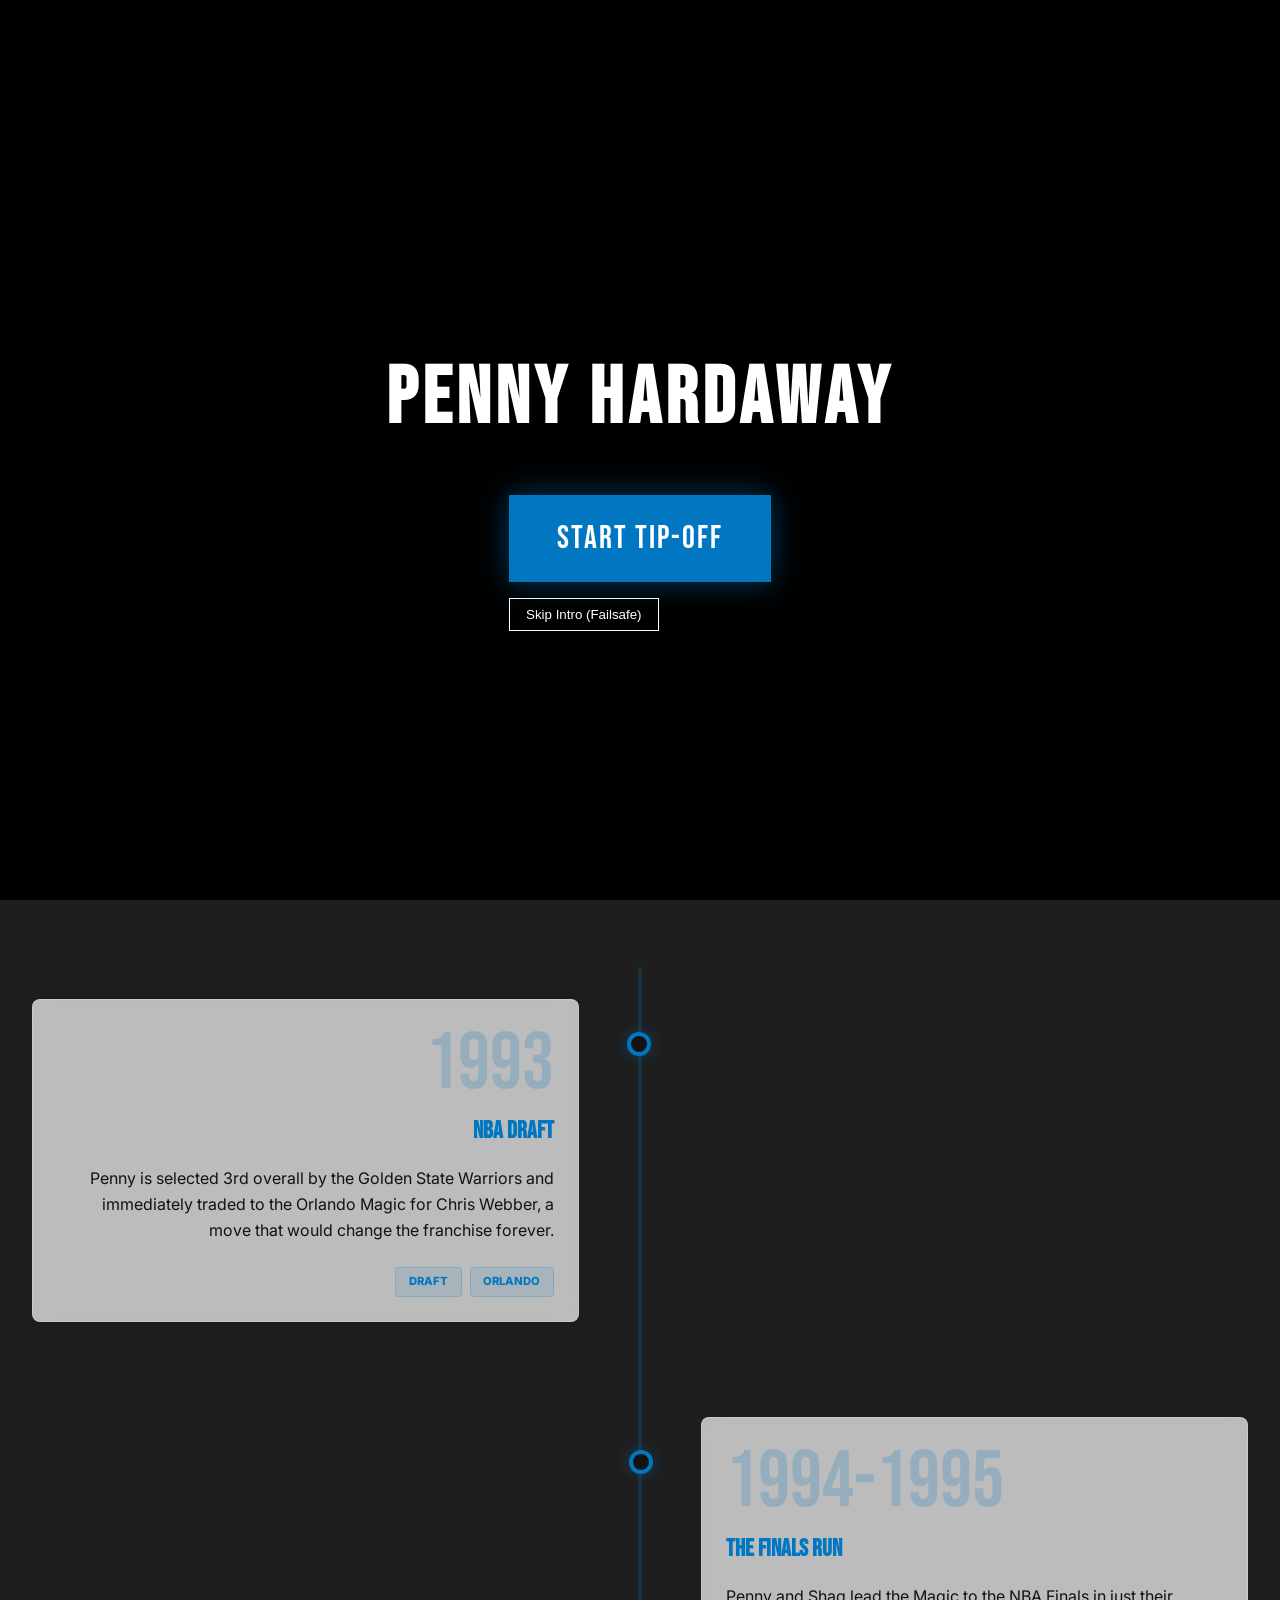
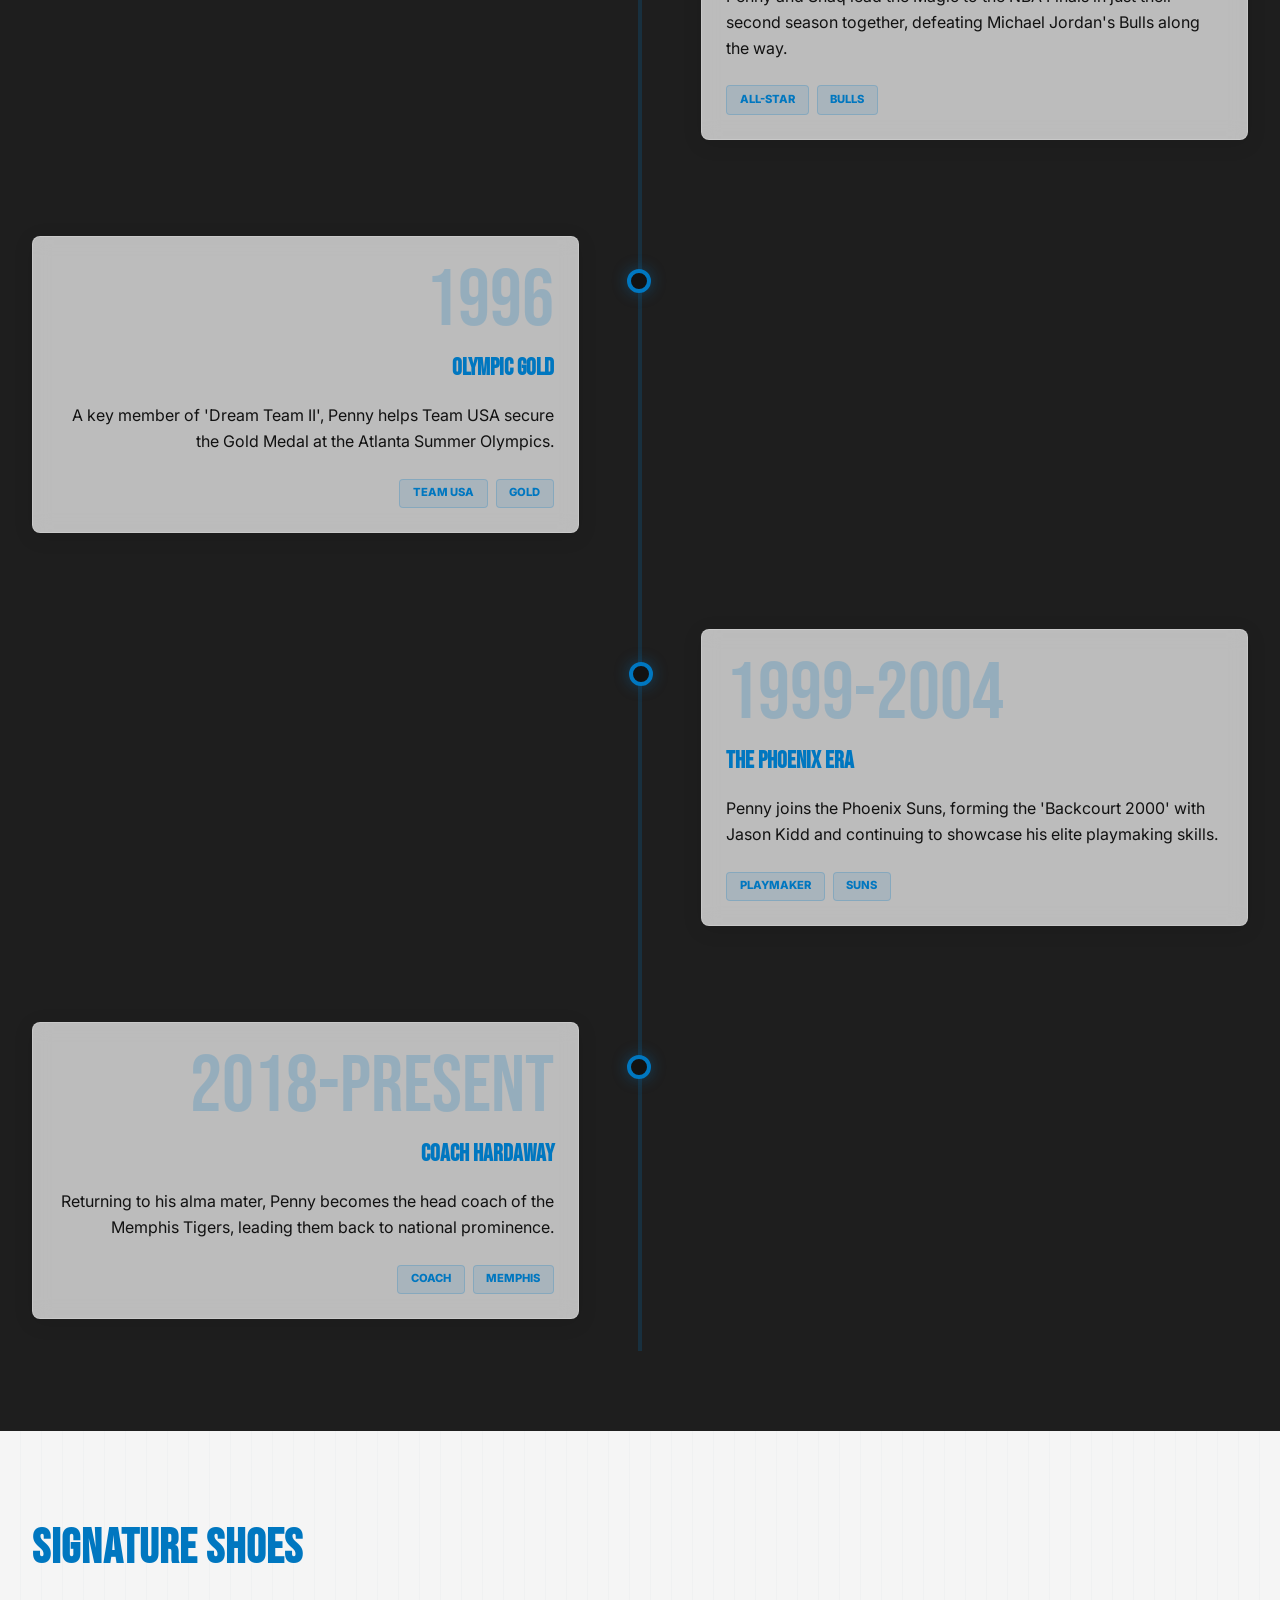
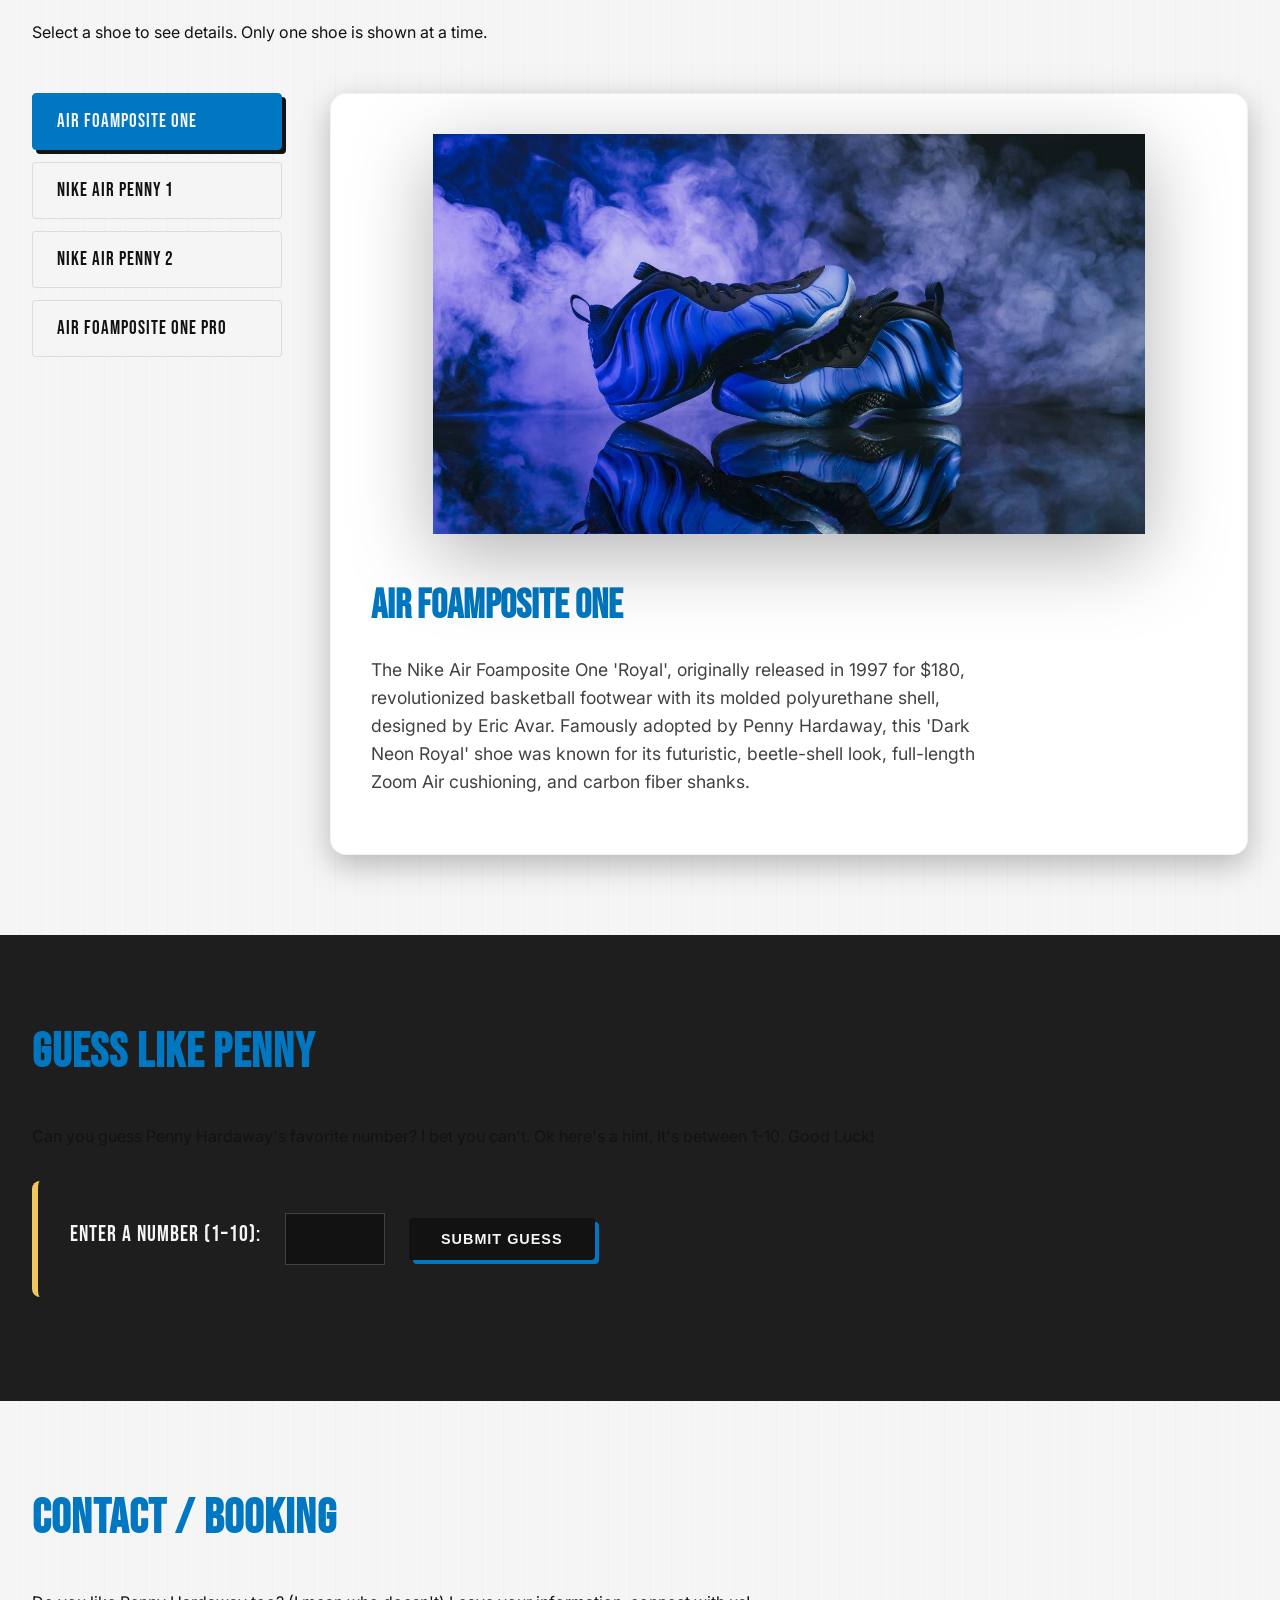
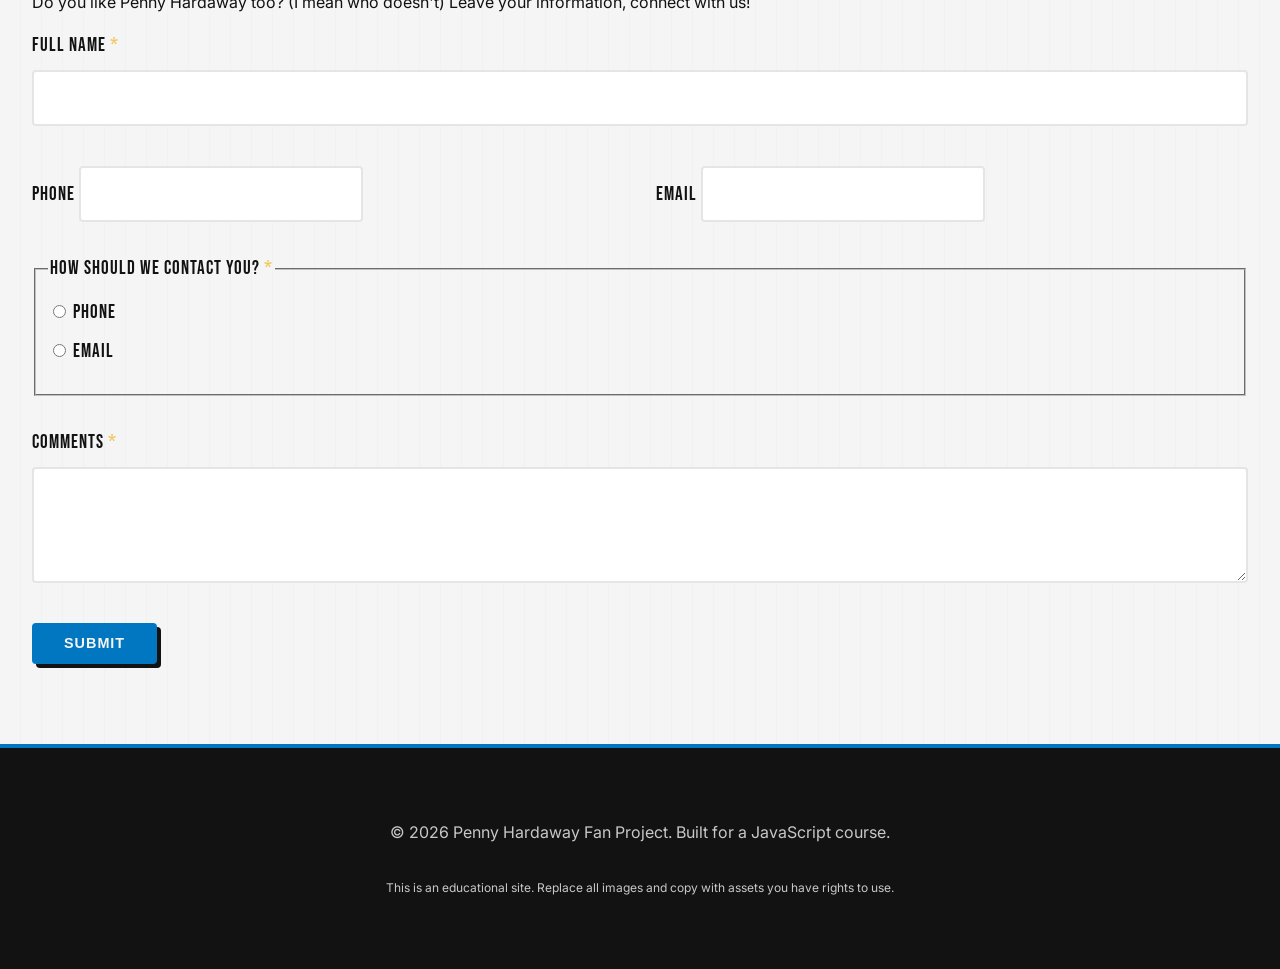
==== penny_website/index.html @ 63e4d1c7 "updating links" ====
<!DOCTYPE html>
<html lang="en">
<head>
  <meta charset="UTF-8">
   <title>Anfernee “Penny” Hardaway</title>
   <meta name="viewport" content="width=device-width, initial-scale=1.0">

  <link rel="stylesheet" href="css/styles.css">
  <link rel="stylesheet" href="css/intro.css">
  <!-- defer to avoid DOM loading issues -->
  <script src="js/main.js?v=3" defer></script>
  <script>
    // Global error handler for debugging
    window.onerror = function(msg, url, line) {
      const errorMsg = "Error: " + msg + "\nURL: " + url + "\nLine: " + line;
      console.error(errorMsg);
      // Fallback: if JS fails, show a way to hide the overlay
      setTimeout(() => {
        const skip = document.getElementById('failsafeSkip');
        if (skip) skip.style.display = 'block';
      }, 2000);
    };

    // Generic failsafe: show skip button after 5 seconds regardless of errors
    setTimeout(() => {
        const skip = document.getElementById('failsafeSkip');
        if (skip) skip.style.display = 'block';
    }, 5000);
  </script>
</head>
<body class="pinstripe-bg">

  <!-- Intro Overlay -->
  <div id="introOverlay">
    <img id="introFlashContent" src="" alt="Penny Flash">
    <div id="introStat"></div>
    <h2>Penny Hardaway</h2>
    <div id="introButtons">
      <button id="startIntroBtn">Start Tip-Off</button>
      <button id="failsafeSkip" style="display:none; margin-top: 1rem; background: transparent; border: 1px solid white; color: white; padding: 0.5rem 1rem; cursor: pointer;">Skip Intro (Failsafe)</button>
    </div>
  </div>

  <header class="site-header">
    <div class="container header-layout">
      <div class="brand">
        <h1><span>Penny</span> Hardaway</h1>
        <p class="tagline">90s Icon &bull; NBA Legend &bull; Coach</p>

      </div>

      <div class="header-controls">
        <nav class="main-nav">
          <ul>
            <li><a href="#about">About</a></li>
            <li><a href="#career">Career</a></li>
            <li><a href="#shoes">Signature Shoes</a></li>
            <li><a href="#game">Guessing Game</a></li>
            <li><a href="#contact">Contact</a></li>
          </ul>
        </nav>

        <button id="themeToggle" class="theme-toggle" aria-label="Toggle light or dark mode">
          🌙 Dark Mode
        </button>
      </div>
    </div>
  </header>

  <main>
    <!-- HERO -->
    <section class="hero">
      <div class="container hero-content">
        <div class="hero-text">
          <h2>“Penny” Hardaway: Skill, flair, and basketball IQ.</h2>
          <p>
            Anfernee Deon “Penny” Hardaway became one of the most exciting guards of the 90s,
            pairing size and playmaking with a calm Memphis swagger — and later taking that
            mindset to the sidelines as a head coach.
          </p>
          <a href="#career" class="btn-primary">Explore Penny’s Journey</a>
        </div>
        <div class="hero-image">
          <img src="img/penny-hero.jpg" alt="Anfernee Penny Hardaway in Orlando Magic uniform">
        </div>
      </div>
    </section>

    <!-- CAREER (PREPARING FOR TIMELINE) -->
    <section id="career" class="section section-alt reveal">
      <div class="container">
        <h2 class="reveal">Career Timeline</h2>
        <div id="timelineContainer" class="timeline-container">
          <!-- JS will inject timeline here -->
          <div class="cards">
            <article class="card glass">
              <img src="img/penny-orlando.jpg" alt="Penny Hardaway with the Orlando Magic">
              <h3>Orlando Magic Era</h3>
              <p>
                Drafted in 1993, Penny quickly became one of the league’s brightest stars, forming
                a dynamic duo with Shaquille O’Neal.
              </p>
            </article>
            <article class="card glass">
              <img src="img/penny-phoenix.jpg" alt="Penny Hardaway in Phoenix Suns uniform">
              <h3>Veteran Presence</h3>
              <p>
                A savvy playmaker with the Suns, Knicks, and Heat, proving his basketball IQ remained elite.
              </p>
            </article>
          </div>
        </div>
      </div>
    </section>


    <!-- SIGNATURE SHOES (PRODUCT DISPLAY) -->
    <section id="shoes" class="section reveal">
      <div class="container">
        <h2 class="reveal">Signature Shoes</h2>
        <p>
          Select a shoe to see details. Only one shoe is shown at a time.
        </p>

        <div class="product-layout">
          <aside class="product-controls" aria-label="Penny Hardaway signature shoes">
            <button class="product-btn active" data-shoe="foamposite">Air Foamposite One</button>
            <button class="product-btn" data-shoe="airpenny1">Nike Air Penny 1</button>
            <button class="product-btn" data-shoe="airpenny2">Nike Air Penny 2</button>
            <button class="product-btn" data-shoe="foampositepro">Air Foamposite One Pro</button>
          </aside>


          <article class="product-display" aria-live="polite">
            <img id="shoeImage" src="img/shoe-foams.jpg" alt="Penny Hardaway shoe">
            <h3 id="shoeDisplayName">Air Foamposite One</h3>
            <p id="shoeDisplayDesc">
              The Nike Air Foamposite One "Royal", originally released in 1997 for $180, revolutionized basketball footwear with its molded polyurethane shell, designed by Eric Avar. Famously adopted by Penny Hardaway, this "Dark Neon Royal" shoe was known for its futuristic, beetle-shell look, full-length Zoom Air cushioning, and carbon fiber shanks.
            </p>
          </article>
        </div>
      </div>
    </section>

    <!-- GUESSING GAME -->
    <section id="game" class="section section-alt reveal">
      <div class="container">
        <h2 class="reveal">Guess Like Penny</h2>
        <p>
          Can you guess Penny Hardaway's favorite number? I bet you can't. Ok here's a hint, It's between 1-10. Good Luck!
        </p>
        <form id="gameForm" class="game-form">
          <label for="userGuess">Enter a number (1–10):</label>
          <input type="number" id="userGuess" name="userGuess" min="1" max="10">
          <button type="submit" class="btn-secondary">Submit Guess</button>
        </form>
        <p id="gameResult" class="game-result" aria-live="polite"></p>
      </div>
    </section>

    <!-- CONTACT FORM -->
    <section id="contact" class="section reveal">
      <div class="container">
        <h2 class="reveal">Contact / Booking</h2>
        <p>
         Do you like Penny Hardaway too? (I mean who doesn't) Leave your information, connect with us!
        </p>

        <form id="contactForm" novalidate>
          <div class="form-row">
            <label for="fullName">Full Name<span class="required">*</span></label>
            <input type="text" id="fullName" name="fullName">
            <span class="error-message" id="nameError"></span>
          </div>

          <div class="form-row two-column">
            <div>
              <label for="phone">Phone</label>
              <input type="tel" id="phone" name="phone">
              <span class="error-message" id="phoneError"></span>
            </div>
            <div>
              <label for="email">Email</label>
              <input type="email" id="email" name="email">
              <span class="error-message" id="emailError"></span>
            </div>
          </div>

          <fieldset class="form-row">
            <legend>How should we contact you?<span class="required">*</span></legend>
            <label>
              <input type="radio" name="preferredContact" value="phone">
              Phone
            </label>
            <label>
              <input type="radio" name="preferredContact" value="email">
              Email
            </label>
            <span class="error-message" id="contactChoiceError"></span>
          </fieldset>

          <div class="form-row">
            <label for="comments">Comments<span class="required">*</span></label>
            <textarea id="comments" name="comments" rows="4"></textarea>
            <span class="error-message" id="commentsError"></span>
          </div>

          <button type="submit" class="btn-primary">Submit</button>
        </form>

        <div id="thankYouMessage" class="thank-you" aria-live="polite"></div>
      </div>
    </section>
  </main>

  <footer class="site-footer">
    <div class="container">
      <p>&copy; <span id="yearSpan"></span> Penny Hardaway Fan Project. Built for a JavaScript course.</p>
      <p class="footer-small">
        This is an educational site. Replace all images and copy with assets you have rights to use.
      </p>
    </div>
  </footer>
</body>
</html>
---- penny_website/css/styles.css ----
@import url('https://fonts.googleapis.com/css2?family=Bebas+Neue&family=Inter:ital,opsz,wght@0,14..32,100..900;1,14..32,100..900&display=swap');

:root {
  /* Colors - 90s Retro Modern Palette */
  --magic-blue: #0077C0;
  --magic-blue-dark: #005A91;
  --matte-black: #121212;
  --matte-black-elevated: #1e1e1e;
  --pinstripe-silver: #C4CED4;
  --accent-gold: #F2C75C;
  --off-white: #F5f5f5;
  
  /* Text */
  --font-heading: 'Bebas Neue', cursice;
  --font-body: 'Inter', sans-serif;
  
  /* Transitions */
  --transition-smooth: all 0.3s cubic-bezier(0.4, 0, 0.2, 1);
  --transition-snap: all 0.15s ease-out;

  /* Spacing & Borders */
  --container-width: 1280px;
  --radius-sm: 4px;
  --radius-md: 8px;
  --radius-lg: 16px;
  --shadow-soft: 0 4px 20px rgba(0, 0, 0, 0.1);
  --shadow-strong: 0 10px 30px rgba(0, 0, 0, 0.25);
}

*,
*::before,
*::after {
  box-sizing: border-box;
}

html {
  scroll-behavior: smooth;
}

body {
  margin: 0;
  padding: 0;
  font-family: var(--font-body);
  background-color: var(--off-white);
  color: var(--matte-black);
  line-height: 1.6;
  overscroll-behavior-y: none;
}

body.dark-mode {
  background-color: var(--matte-black);
  color: var(--off-white);
}

/* Utils */
.pinstripe-bg {
  background-image: repeating-linear-gradient(
    90deg,
    transparent,
    transparent 20px,
    rgba(196, 206, 212, 0.1) 20px,
    rgba(196, 206, 212, 0.1) 21px
  );
}

.glass {
  background: rgba(255, 255, 255, 0.05);
  backdrop-filter: blur(10px);
  -webkit-backdrop-filter: blur(10px);
  border: 1px solid rgba(255, 255, 255, 0.1);
}

/* Scroll Reveal Utilities */
.reveal {
  opacity: 0;
  transform: translateY(30px);
  transition: opacity 0.8s cubic-bezier(0.2, 0.8, 0.2, 1), 
              transform 1s cubic-bezier(0.2, 0.8, 0.2, 1);
  will-change: opacity, transform;
}

.reveal.reveal-active {
  opacity: 1;
  transform: translateY(0);
}

.reveal-stagger {
  transition-delay: calc(var(--stagger-index, 0) * 0.1s);
}


/* Layout */

.container {
  max-width: var(--container-width);
  margin: 0 auto;
  padding: 0 2rem;
}

/* Header */

.site-header {
  background-color: var(--matte-black);
  color: var(--off-white);
  padding: 1.5rem 0;
  border-bottom: 4px solid var(--magic-blue);
  position: sticky;
  top: 0;
  z-index: 1000;
}

.header-layout {
  display: flex;
  align-items: center;
  justify-content: space-between;
  gap: 2rem;
}

.brand h1 {
  margin: 0;
  font-family: var(--font-heading);
  font-size: 2.5rem;
  letter-spacing: 1px;
  line-height: 1;
  text-transform: uppercase;
  color: var(--magic-blue);
}

.brand h1 span {
  color: var(--off-white);
}

.tagline {
  margin: 0.25rem 0 0;
  font-size: 0.85rem;
  text-transform: uppercase;
  letter-spacing: 2px;
  opacity: 0.7;
}

/* Navigation */

.main-nav ul {
  list-style: none;
  margin: 0;
  padding: 0;
  display: flex;
  gap: 2rem;
}

.main-nav a {
  text-decoration: none;
  color: var(--off-white);
  font-size: 0.9rem;
  font-weight: 600;
  text-transform: uppercase;
  letter-spacing: 1px;
  transition: var(--transition-snap);
}

.main-nav a:hover {
  color: var(--magic-blue);
}

.header-controls {
  display: flex;
  align-items: center;
  gap: 1.5rem;
}

/* Theme toggle button */

.theme-toggle {
  border-radius: var(--radius-sm);
  border: 1px solid rgba(255, 255, 255, 0.2);
  background: rgba(255, 255, 255, 0.05);
  color: var(--off-white);
  cursor: pointer;
  padding: 0.5rem 1rem;
  font-size: 0.8rem;
  font-weight: 600;
  text-transform: uppercase;
  transition: var(--transition-snap);
}

.theme-toggle:hover {
  background: rgba(255, 255, 255, 0.1);
  border-color: var(--magic-blue);
}


/* Hero */

.hero {
  padding: 6rem 0;
  background: var(--matte-black);
  color: var(--off-white);
  position: relative;
  overflow: hidden;
  border-bottom: 2px solid var(--pinstripe-silver);
}

.hero::before {
  content: "";
  position: absolute;
  top: 0;
  left: 0;
  right: 0;
  bottom: 0;
  background-image: repeating-linear-gradient(
    90deg,
    transparent,
    transparent 40px,
    rgba(196, 206, 212, 0.05) 40px,
    rgba(196, 206, 212, 0.05) 41px
  );
  pointer-events: none;
}

.hero-content {
  display: flex;
  align-items: center;
  gap: 4rem;
  position: relative;
  z-index: 1;
}

.hero-text h2 {
  margin-top: 0;
  font-family: var(--font-heading);
  font-size: 4rem;
  line-height: 0.9;
  text-transform: uppercase;
  color: var(--off-white);
  margin-bottom: 1.5rem;
  
  /* Entrance Animation */
  opacity: 0;
  transform: translateX(-50px);
  animation: flyInRight 1.2s cubic-bezier(0.2, 0.8, 0.2, 1) forwards;
}

.hero-text p {
  max-width: 32rem;
  font-size: 1.1rem;
  margin-bottom: 2.5rem;
  opacity: 0;
  transform: translateX(-30px);
  animation: flyInRight 1.2s cubic-bezier(0.2, 0.8, 0.2, 1) 0.2s forwards;
}

.hero-text .btn-primary {
  opacity: 0;
  transform: translateY(20px);
  animation: revealUp 1s cubic-bezier(0.2, 0.8, 0.2, 1) 0.4s forwards;
}

@keyframes flyInRight {
  to {
    opacity: 1;
    transform: translateX(0);
  }
}

@keyframes revealUp {
  to {
    opacity: 1;
    transform: translateY(0);
  }
}

.hero-image {
  position: relative;
}

.hero-image img {
  max-width: 100%;
  border-radius: var(--radius-md);
  box-shadow: var(--shadow-strong);
  border: 4px solid var(--magic-blue);
  transform: rotate(-2deg);
  transition: transform 0.6s cubic-bezier(0.2, 0.8, 0.2, 1), box-shadow 0.6s ease;
  will-change: transform;
}

.hero-image:hover img {
  transform: rotate(0deg) scale(1.02);
  box-shadow: 0 20px 50px rgba(0, 119, 192, 0.4);
}

/* Sections */

.section {
  padding: 5rem 0;
}

.section-alt {
  background-color: var(--matte-black-elevated);
  position: relative;
}

body.dark-mode .section-alt {
  background-color: #1a1a1a;
}

.section h2 {
  margin-top: 0;
  font-family: var(--font-heading);
  font-size: 3rem;
  text-transform: uppercase;
  letter-spacing: 1px;
  color: var(--magic-blue);
  margin-bottom: 2rem;
}


/* Cards & Glassmorphism */

.card {
  background-color: #ffffff;
  border-radius: var(--radius-md);
  padding: 1.5rem;
  flex: 1;
  box-shadow: var(--shadow-soft);
  transition: var(--transition-smooth);
  border: 1px solid rgba(0, 0, 0, 0.05);
}

.card img {
  width: 100%;
  border-radius: var(--radius-sm);
  margin-bottom: 1rem;
}

.card h3 {
  margin: 0 0 0.5rem;
  font-family: var(--font-heading);
  font-size: 1.5rem;
  text-transform: uppercase;
  color: var(--magic-blue);
}

body.dark-mode .card {
  background-color: var(--matte-black-elevated);
  border-color: rgba(255, 255, 255, 0.05);
}

.glass {
  background: rgba(255, 255, 255, 0.7);
  backdrop-filter: blur(10px);
  -webkit-backdrop-filter: blur(10px);
  border: 1px solid rgba(255, 255, 255, 0.2);
}

body.dark-mode .glass {
  background: rgba(18, 18, 18, 0.7);
  border-color: rgba(255, 255, 255, 0.1);
}


/* Buttons */

.btn-primary,
.btn-secondary {
  display: inline-block;
  padding: 0.8rem 2rem;
  border-radius: var(--radius-sm);
  border: none;
  cursor: pointer;
  text-decoration: none;
  font-weight: 800;
  font-size: 0.9rem;
  text-transform: uppercase;
  letter-spacing: 1px;
  transition: var(--transition-smooth);
}

.btn-primary {
  background-color: var(--magic-blue);
  color: var(--off-white);
  box-shadow: 4px 4px 0 var(--matte-black);
}

.btn-secondary {
  background-color: var(--matte-black);
  color: var(--off-white);
  box-shadow: 4px 4px 0 var(--magic-blue);
}

.btn-primary:hover {
  transform: translate(-2px, -2px);
  box-shadow: 6px 6px 0 var(--matte-black);
  background-color: var(--magic-blue-dark);
}

.btn-secondary:hover {
  transform: translate(-2px, -2px);
  box-shadow: 6px 6px 0 var(--magic-blue);
  background-color: var(--matte-black-elevated);
}


/* Product layout */

.product-layout {
  display: flex;
  gap: 3rem;
  margin-top: 3rem;
  align-items: flex-start;
}

.product-controls {
  display: flex;
  flex-direction: column;
  gap: 0.75rem;
  min-width: 250px;
}

.product-btn {
  padding: 1rem 1.5rem;
  border-radius: var(--radius-sm);
  border: 1px solid rgba(0, 0, 0, 0.1);
  background-color: var(--off-white);
  cursor: pointer;
  text-align: left;
  font-family: var(--font-heading);
  font-size: 1.2rem;
  text-transform: uppercase;
  letter-spacing: 1px;
  color: var(--matte-black);
  transition: var(--transition-snap);
  position: relative;
  overflow: hidden;
}

.product-btn::before {
  content: "";
  position: absolute;
  left: 0;
  top: 0;
  bottom: 0;
  width: 0;
  background-color: var(--magic-blue);
  transition: var(--transition-snap);
  z-index: 0;
}

.product-btn span {
  position: relative;
  z-index: 1;
}

.product-btn.active {
  color: var(--off-white);
  border-color: var(--magic-blue);
  background-color: var(--magic-blue);
  box-shadow: 4px 4px 0 var(--matte-black);
}

.product-btn:hover:not(.active) {
  background-color: rgba(0, 119, 192, 0.1);
  border-color: var(--magic-blue);
  padding-left: 1.75rem;
}

body.dark-mode .product-btn {
  background-color: var(--matte-black-elevated);
  border-color: rgba(255, 255, 255, 0.1);
  color: var(--off-white);
}

body.dark-mode .product-btn.active {
  background-color: var(--magic-blue);
  box-shadow: 4px 4px 0 var(--off-white);
}

.product-display {
  flex: 1;
  background-size: cover;
  background-position: center;
  border-radius: var(--radius-lg);
  padding: 2.5rem;
  box-shadow: var(--shadow-strong);
  border: 1px solid rgba(0, 0, 0, 0.05);
  background-color: #ffffff;
  transition: var(--transition-smooth);
}

body.dark-mode .product-display {
  background-color: var(--matte-black-elevated);
  border-color: rgba(255, 255, 255, 0.05);
}

.product-display img {
  width: 100%;
  max-height: 400px;
  object-fit: contain;
  filter: drop-shadow(0 20px 40px rgba(0, 0, 0, 0.3));
  margin-bottom: 2rem;
  transition: transform 0.6s cubic-bezier(0.2, 0.8, 0.2, 1), 
              opacity 0.6s ease,
              filter 0.6s ease;
}

.product-display img.updating {
  opacity: 0;
  transform: translateY(20px) scale(0.95);
  filter: drop-shadow(0 0 0 rgba(0, 0, 0, 0));
}

.product-display h3 {
  font-family: var(--font-heading);
  font-size: 2.5rem;
  margin: 0 0 0.5rem;
  color: var(--magic-blue);
  text-transform: uppercase;
}

.product-display p {
  font-size: 1.1rem;
  line-height: 1.6;
  opacity: 0.8;
  max-width: 40rem;
}


/* Career Timeline - Iteration A: Vertical Striped */

.timeline-container {
  margin-top: 5rem;
  position: relative;
  padding: 2rem 0;
}

.timeline-container::before {
  content: "";
  position: absolute;
  left: 50%;
  top: 0;
  bottom: 0;
  width: 4px;
  background-color: var(--magic-blue);
  transform: translateX(-50%) scaleY(var(--timeline-scale, 0));
  transform-origin: top;
  opacity: 0.2;
  transition: transform 0.1s linear;
}

.timeline-list {
  display: flex;
  flex-direction: column;
  gap: 6rem;
  position: relative;
}

.timeline-item {
  width: 45%;
  position: relative;
  z-index: 1;
}

@keyframes slideUp {
  to {
    opacity: 1;
    transform: translateY(0);
  }
}

.timeline-item:nth-child(even) {
  align-self: flex-end;
}

.timeline-item:nth-child(odd) {
  align-self: flex-start;
  text-align: right;
}

/* Marker Dot on the line */
.timeline-item::after {
  content: "";
  position: absolute;
  top: 2rem;
  width: 24px;
  height: 24px;
  background-color: var(--matte-black);
  border: 4px solid var(--magic-blue);
  border-radius: 50%;
  z-index: 2;
  box-shadow: 0 0 15px rgba(0, 119, 192, 0.4);
  transition: var(--transition-smooth);
}

.timeline-item:nth-child(odd)::after {
  right: -11.1%;
  transform: translateX(50%);
}

.timeline-item:nth-child(even)::after {
  left: -11.1%;
  transform: translateX(-50%);
}

.timeline-item:hover::after {
  background-color: var(--magic-blue);
  box-shadow: 0 0 20px var(--magic-blue);
}

.timeline-year {
  font-family: var(--font-heading);
  font-size: 5rem;
  color: var(--magic-blue);
  line-height: 1;
  margin-bottom: 0.5rem;
  opacity: 0.2;
  transition: var(--transition-smooth);
}

.timeline-item:hover .timeline-year {
  opacity: 0.8;
  transform: scale(1.05);
}

.timeline-tags {
  display: flex;
  flex-wrap: wrap;
  gap: 0.5rem;
  margin-top: 1.5rem;
}

.timeline-item:nth-child(odd) .timeline-tags {
  justify-content: flex-end;
}

.tag {
  background-color: rgba(0, 119, 192, 0.1);
  color: var(--magic-blue);
  padding: 0.3rem 0.8rem;
  border-radius: var(--radius-sm);
  font-size: 0.7rem;
  font-weight: 800;
  text-transform: uppercase;
  border: 1px solid rgba(0, 119, 192, 0.2);
}

body.dark-mode .tag {
  background-color: rgba(0, 119, 192, 0.2);
  color: var(--off-white);
}



/* Guessing game */

.game-form {
  display: flex;
  align-items: center;
  gap: 1.5rem;
  margin-top: 2rem;
  background: var(--matte-black-elevated);
  padding: 2rem;
  border-radius: var(--radius-md);
  border-left: 6px solid var(--accent-gold);
}

.game-form label {
  font-family: var(--font-heading);
  font-size: 1.4rem;
  text-transform: uppercase;
  color: var(--off-white);
}

.game-form input[type="number"] {
  width: 100px;
  padding: 0.8rem;
  background: var(--matte-black);
  border: 1px solid rgba(255, 255, 255, 0.2);
  color: var(--off-white);
  font-family: var(--font-body);
  font-weight: 700;
  font-size: 1.2rem;
  text-align: center;
}

.game-result {
  margin-top: 1.5rem;
  font-size: 1.2rem;
  font-weight: 700;
  color: var(--accent-gold);
  text-transform: uppercase;
  letter-spacing: 1px;
}

/* Forms */

.form-row {
  margin-bottom: 2rem;
  display: flex;
  flex-direction: column;
}

.two-column {
  flex-direction: row;
  gap: 2rem;
}

.two-column > div {
  flex: 1;
}

label,
legend {
  font-family: var(--font-heading);
  font-size: 1.2rem;
  text-transform: uppercase;
  margin-bottom: 0.5rem;
  letter-spacing: 1px;
}

input[type="text"],
input[type="tel"],
input[type="email"],
textarea {
  padding: 1rem;
  border-radius: var(--radius-sm);
  border: 2px solid rgba(0, 0, 0, 0.1);
  background-color: #ffffff;
  font-family: var(--font-body);
  font-size: 1rem;
  transition: var(--transition-snap);
}

textarea {
  resize: vertical;
}

input:focus,
textarea:focus {
  outline: none;
  border-color: var(--magic-blue);
  box-shadow: 0 0 0 4px rgba(0, 119, 192, 0.1);
}

body.dark-mode input[type="text"],
body.dark-mode input[type="tel"],
body.dark-mode input[type="email"],
body.dark-mode textarea {
  background-color: var(--matte-black);
  color: var(--off-white);
  border-color: rgba(255, 255, 255, 0.1);
}

.required {
  color: var(--accent-gold);
  margin-left: 0.25rem;
}

.error-message {
  color: #ff5252;
  font-size: 0.8rem;
  font-weight: 600;
  margin-top: 0.5rem;
  text-transform: uppercase;
}

.thank-you {
  margin-top: 2rem;
  padding: 2rem;
  border-radius: var(--radius-md);
  background-color: var(--magic-blue);
  color: var(--off-white);
  border-left: 6px solid var(--accent-gold);
  display: none;
  box-shadow: var(--shadow-strong);
}

/* Footer */

.site-footer {
  background-color: var(--matte-black);
  color: var(--off-white);
  padding: 4rem 0;
  border-top: 4px solid var(--magic-blue);
  text-align: center;
}

.site-footer p {
  margin: 0.5rem 0;
  opacity: 0.8;
}

.footer-small {
  font-size: 0.75rem;
  opacity: 0.5;
  margin-top: 2rem !important;
}

/* Responsive Breakpoints */

@media (max-width: 1024px) {
  :root {
    --container-width: 95%;
  }

  .hero-text h2 {
    font-size: 3rem;
  }

  .product-layout {
    flex-direction: column;
    gap: 2rem;
  }

  .product-controls {
    flex-direction: row;
    overflow-x: auto;
    width: 100%;
    padding-bottom: 1rem;
  }

  .product-btn {
    white-space: nowrap;
    min-width: unset;
  }
}

@media (max-width: 768px) {
  .hero-content {
    flex-direction: column;
    text-align: center;
  }

  .hero-text h2 {
    font-size: 2.5rem;
  }

  .header-layout {
    flex-direction: column;
    gap: 1rem;
  }

  .main-nav ul {
    gap: 1rem;
  }

  .two-column {
    flex-direction: column;
    gap: 1rem;
  }
  
  .game-form {
    flex-direction: column;
    align-items: stretch;
  }

  .timeline-container::before {
    left: 20px;
  }
  
  .timeline-item {
    width: calc(100% - 60px);
    align-self: flex-end !important;
    text-align: left !important;
  }
  
  .timeline-item::after {
    left: -40px !important;
    right: auto !important;
    transform: none !important;
  }
  
  .timeline-item:nth-child(odd) .timeline-tags {
    justify-content: flex-start;
  }

  .timeline-year {
    font-size: 3rem;
  }
}
---- penny_website/css/intro.css ----
/* Intro Overlay Styles */

#introOverlay {
  position: fixed;
  top: 0;
  left: 0;
  width: 100%;
  height: 100%;
  background-color: #000;
  z-index: 10000;
  display: flex;
  flex-direction: column;
  align-items: center;
  justify-content: center;
  transition: opacity 1s cubic-bezier(0.4, 0, 0.2, 1), visibility 1s;
}

#introOverlay.hidden {
  opacity: 0;
  visibility: hidden;
  pointer-events: none;
}

#introFlashContent {
  position: absolute;
  top: 0;
  left: 0;
  width: 100%;
  height: 100%;
  object-fit: cover;
  opacity: 0;
  transition: opacity 0.05s ease-in-out;
  filter: grayscale(0.5) contrast(1.2) brightness(0.8) blur(1px); /* Subtle blur hides low-res noise */
  pointer-events: none; /* Ensure it doesn't block clicks */
}

#introOverlay::after {
  content: '';
  position: absolute;
  top: 0;
  left: 0;
  width: 100%;
  height: 100%;
  background: radial-gradient(circle, transparent 40%, rgba(0,0,0,0.8) 100%);
  z-index: 1;
  pointer-events: none;
}

#introStat {
  position: absolute;
  bottom: 10%;
  left: 0;
  width: 100%;
  text-align: center;
  color: #fff;
  font-family: 'Bebas Neue', cursive;
  font-size: 6rem;
  letter-spacing: 2px;
  text-shadow: 0 0 20px rgba(0, 119, 192, 0.8), 4px 4px 0 #000;
  z-index: 2;
  opacity: 0;
  transform: translateY(20px) scale(0.9);
  transition: all 0.1s cubic-bezier(0.175, 0.885, 0.32, 1.275);
  pointer-events: none;
  padding: 0 2rem;
}

.flash-active #introStat {
  opacity: 1;
  transform: translateY(0) scale(1.1);
}

.flash-active #introFlashContent {
  opacity: 1;
}

#introOverlay h2 {
    color: #fff;
    font-family: 'Bebas Neue', cursive;
    font-size: 5rem;
    margin-bottom: 2rem;
    letter-spacing: 5px;
    text-transform: uppercase;
    z-index: 10;
    pointer-events: none;
}

#introButtons {
    z-index: 20;
    position: relative;
}

#startIntroBtn {
  padding: 1.5rem 3rem;
  background-color: var(--magic-blue, #0077C0);
  color: #fff;
  border: none;
  font-family: 'Bebas Neue', cursive;
  font-size: 2rem;
  text-transform: uppercase;
  letter-spacing: 2px;
  cursor: pointer;
  z-index: 1;
  box-shadow: 0 0 30px rgba(0, 119, 192, 0.5);
  transition: all 0.3s ease;
}

#startIntroBtn:hover {
  transform: scale(1.1);
  background-color: #005A91;
  box-shadow: 0 0 50px rgba(0, 119, 192, 0.8);
}

/* Slam dunk impact effect */
@keyframes shake {
  0% { transform: translate(1px, 1px) rotate(0deg); }
  10% { transform: translate(-1px, -2px) rotate(-1deg); }
  20% { transform: translate(-3px, 0px) rotate(1deg); }
  30% { transform: translate(3px, 2px) rotate(0deg); }
  40% { transform: translate(1px, -1px) rotate(1deg); }
  50% { transform: translate(-1px, 2px) rotate(-1deg); }
  60% { transform: translate(-3px, 1px) rotate(0deg); }
  70% { transform: translate(3px, 1px) rotate(-1deg); }
  80% { transform: translate(-1px, -1px) rotate(1deg); }
  90% { transform: translate(1px, 2px) rotate(0deg); }
  100% { transform: translate(1px, -2px) rotate(-1deg); }
}

.slam-dunk-impact {
  animation: shake 0.5s;
}
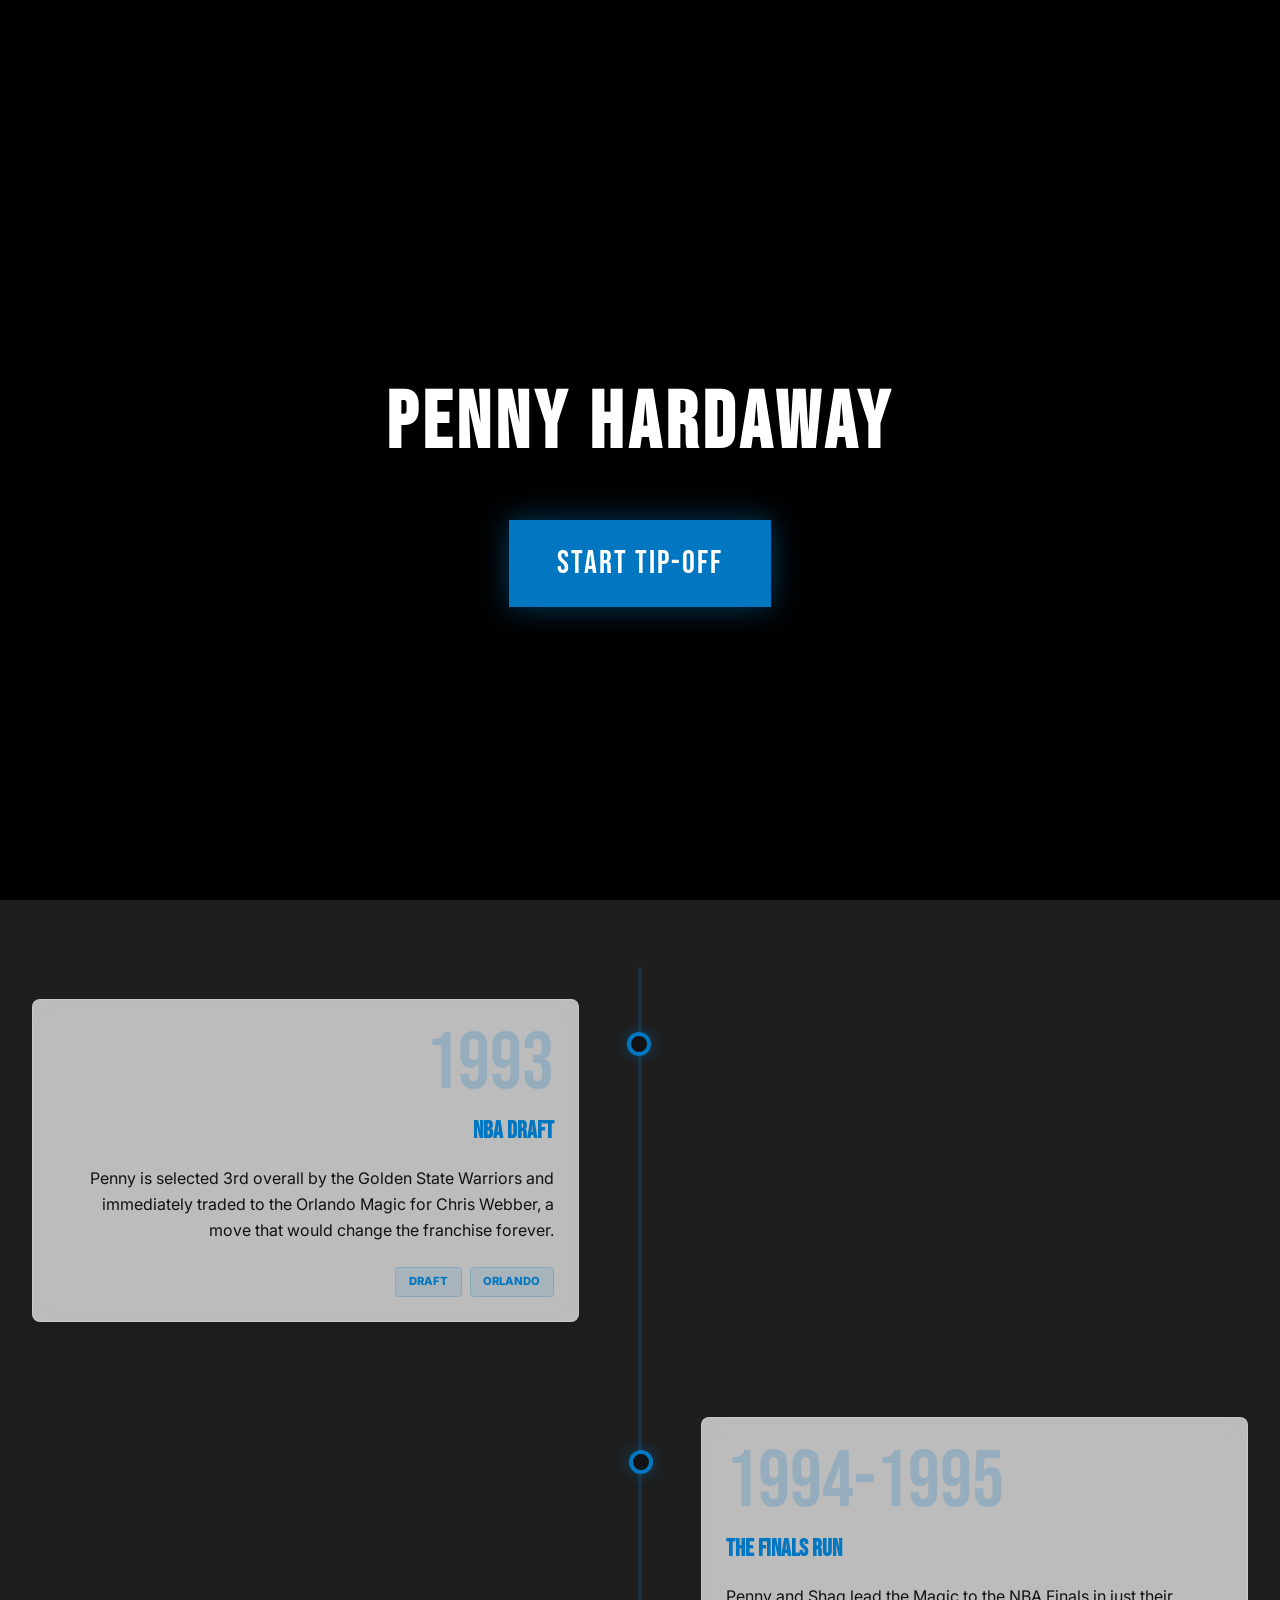
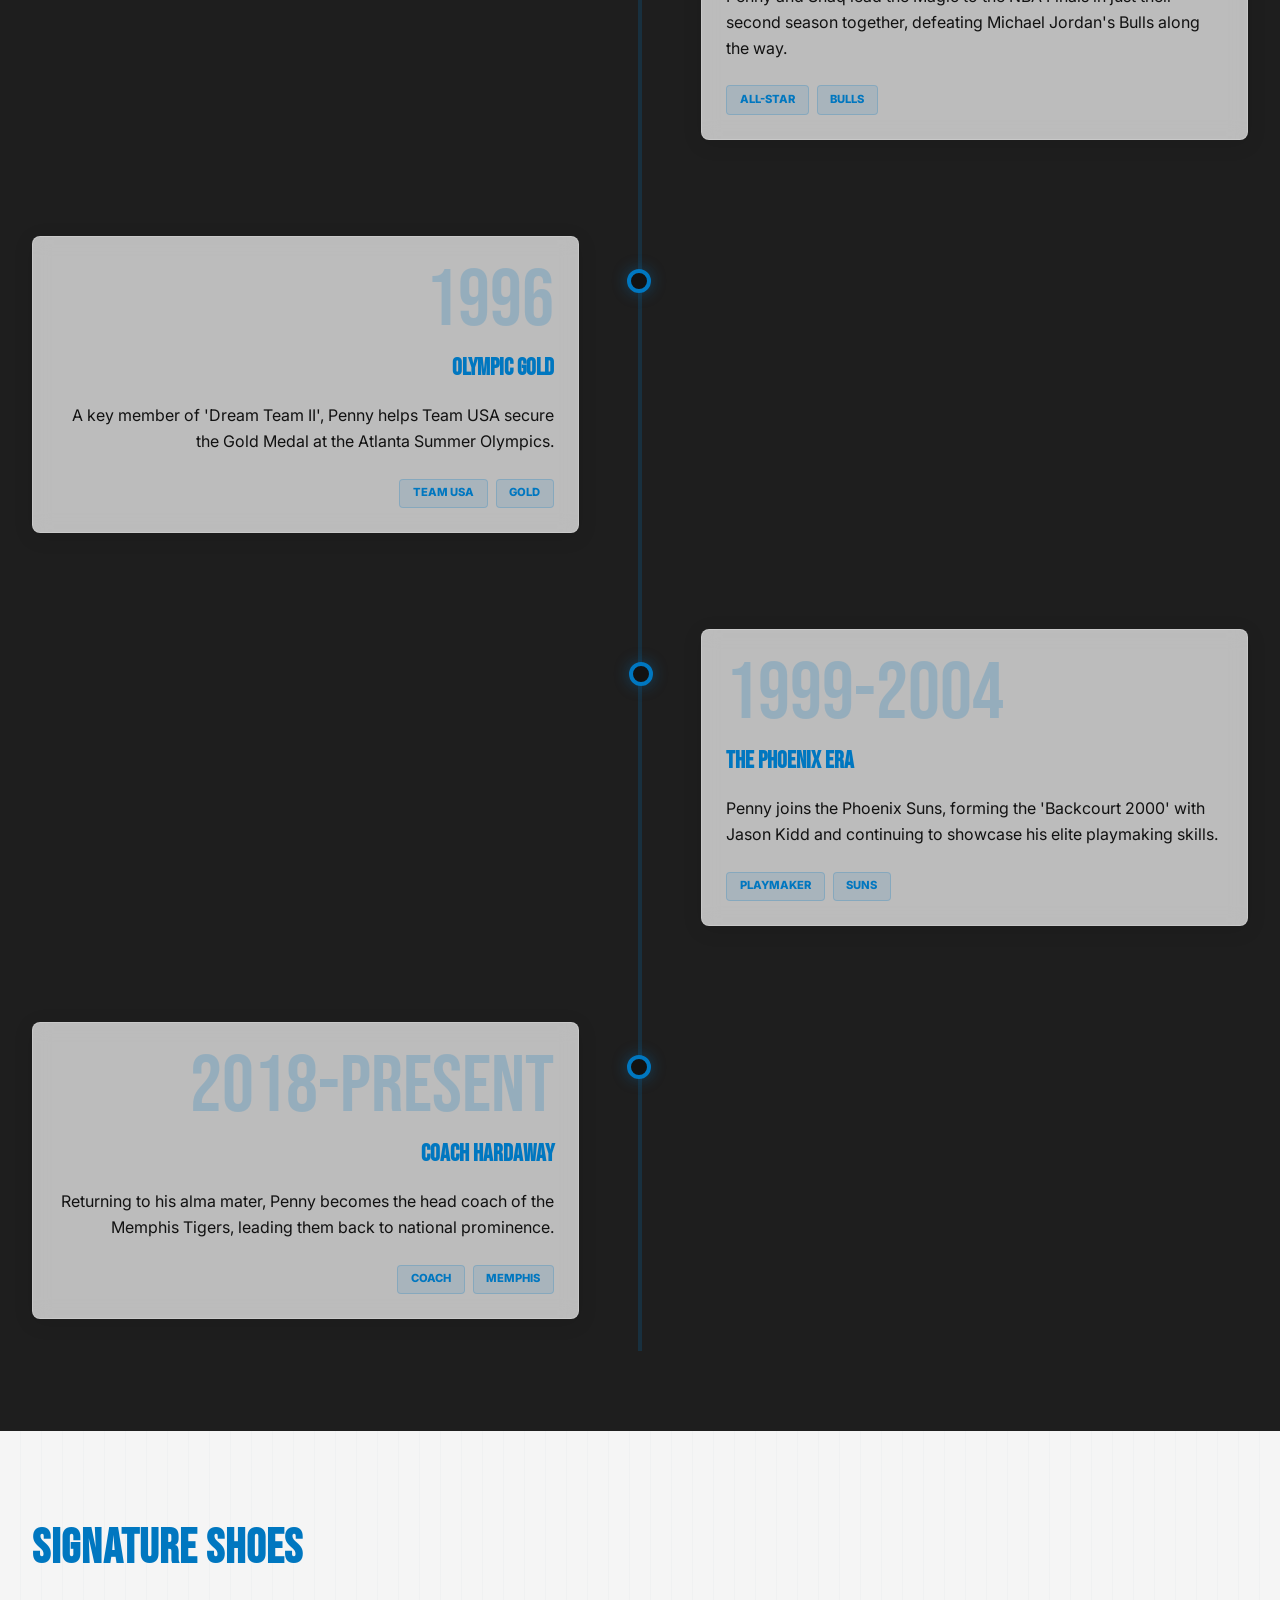
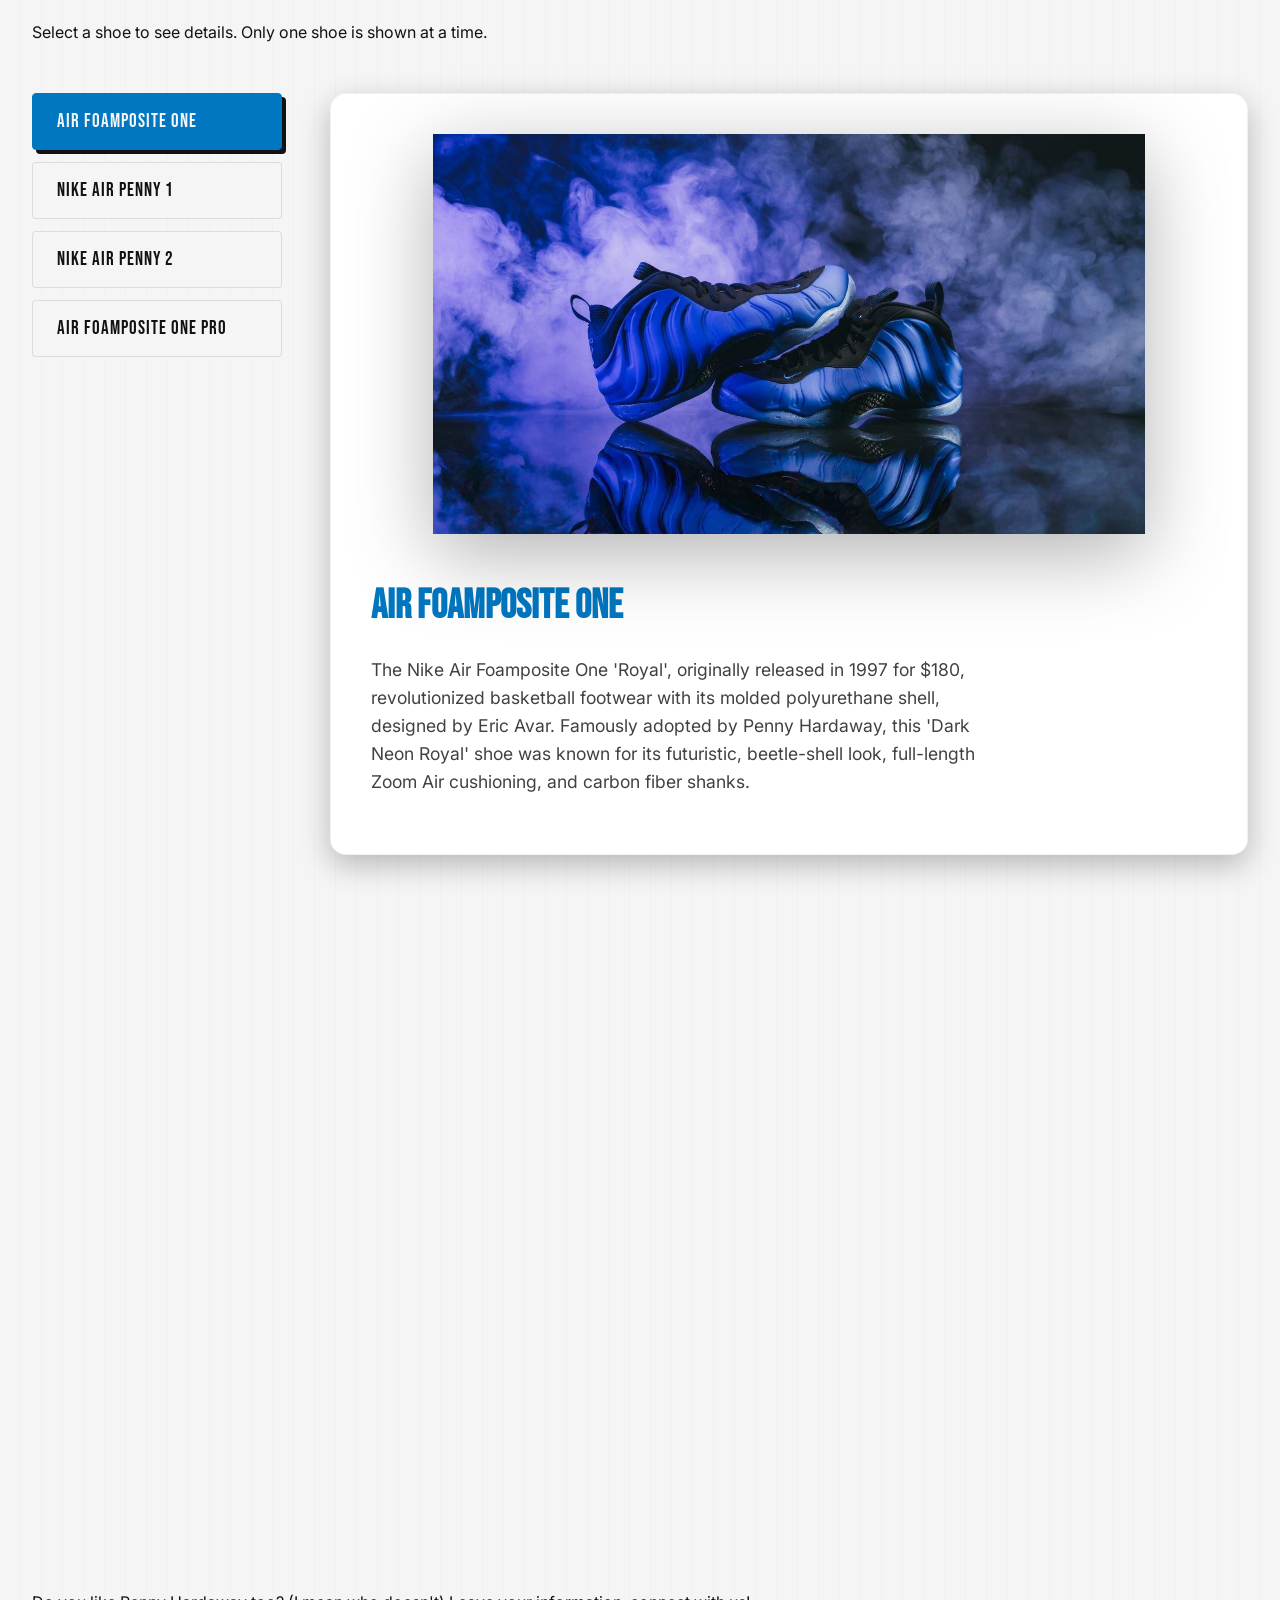
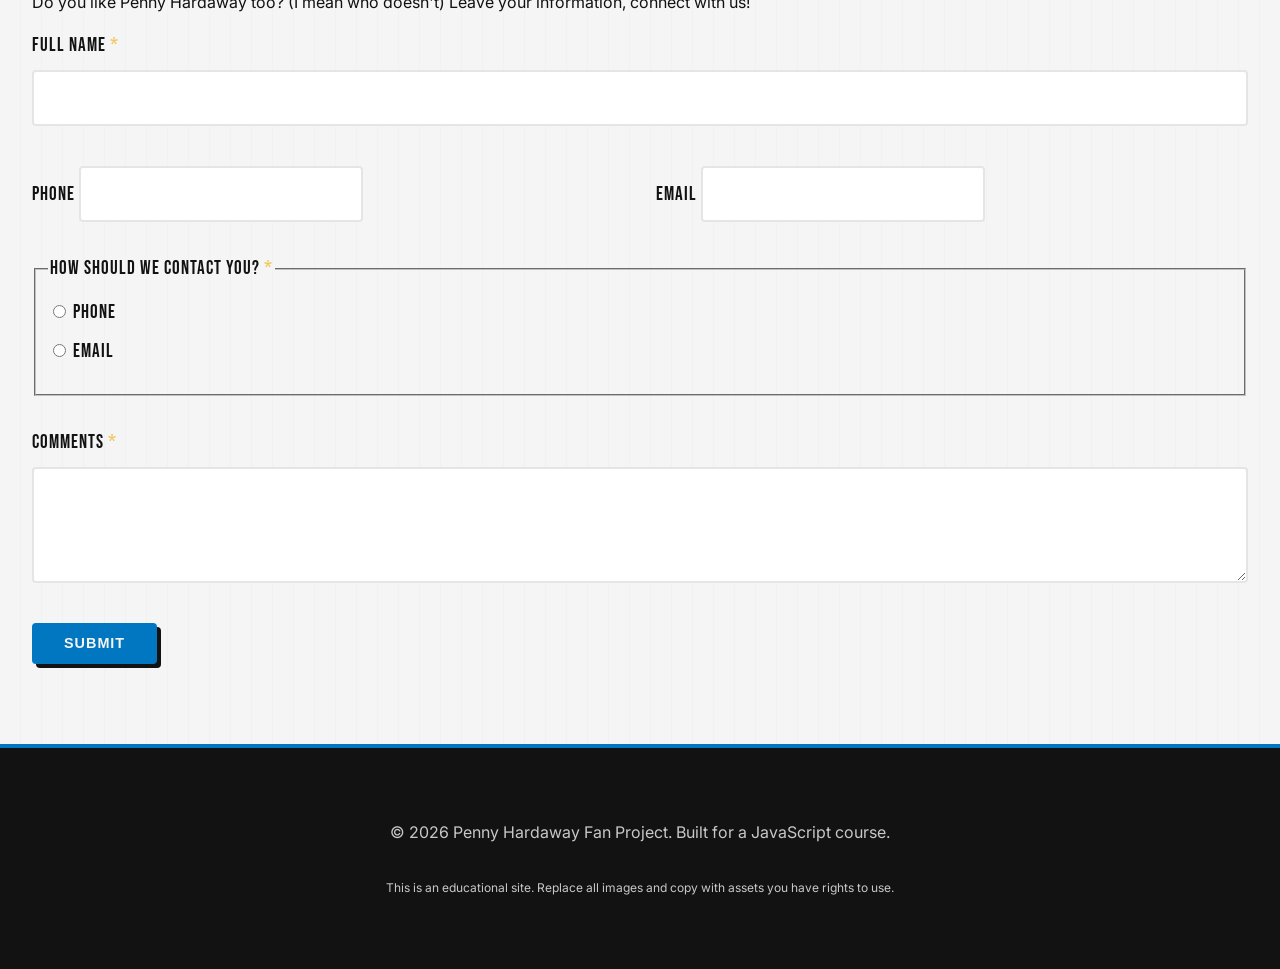
==== commit 30095585: "Update incorrect html" ====
--- a/penny_website/index.html
+++ b/penny_website/index.html
@@ -2,8 +2,18 @@
 <html lang="en">
 <head>
   <meta charset="UTF-8">
-   <title>Anfernee “Penny” Hardaway</title>
-   <meta name="viewport" content="width=device-width, initial-scale=1.0">
+  <meta name="viewport" content="width=device-width, initial-scale=1.0">
+  <title>Anfernee “Penny” Hardaway | Fan Project</title>
+  <meta name="description" content="A premium, high-energy fan tribute site featuring a cinematic intro, dynamic signature shoe engine, and interactive milestones." />
+  <meta property="og:title" content="Anfernee “Penny” Hardaway | Fan Project" />
+  <meta property="og:description" content="A premium, high-energy fan tribute site featuring a cinematic intro, dynamic signature shoe engine, and interactive milestones." />
+  <meta property="og:type" content="website" />
+  <meta property="og:url" content="https://bertrammoore.com/penny_website/index.html" />
+  <meta property="og:image" content="https://bertrammoore.com/penny_website/img/penny-hero.jpg" />
+  <meta name="twitter:card" content="summary_large_image" />
+  <meta name="twitter:title" content="Anfernee “Penny” Hardaway | Fan Project" />
+  <meta name="twitter:description" content="A premium, high-energy fan tribute site featuring a cinematic intro, dynamic signature shoe engine, and interactive milestones." />
+  <meta name="twitter:image" content="https://bertrammoore.com/penny_website/img/penny-hero.jpg" />
 
   <link rel="stylesheet" href="css/styles.css">
   <link rel="stylesheet" href="css/intro.css">
